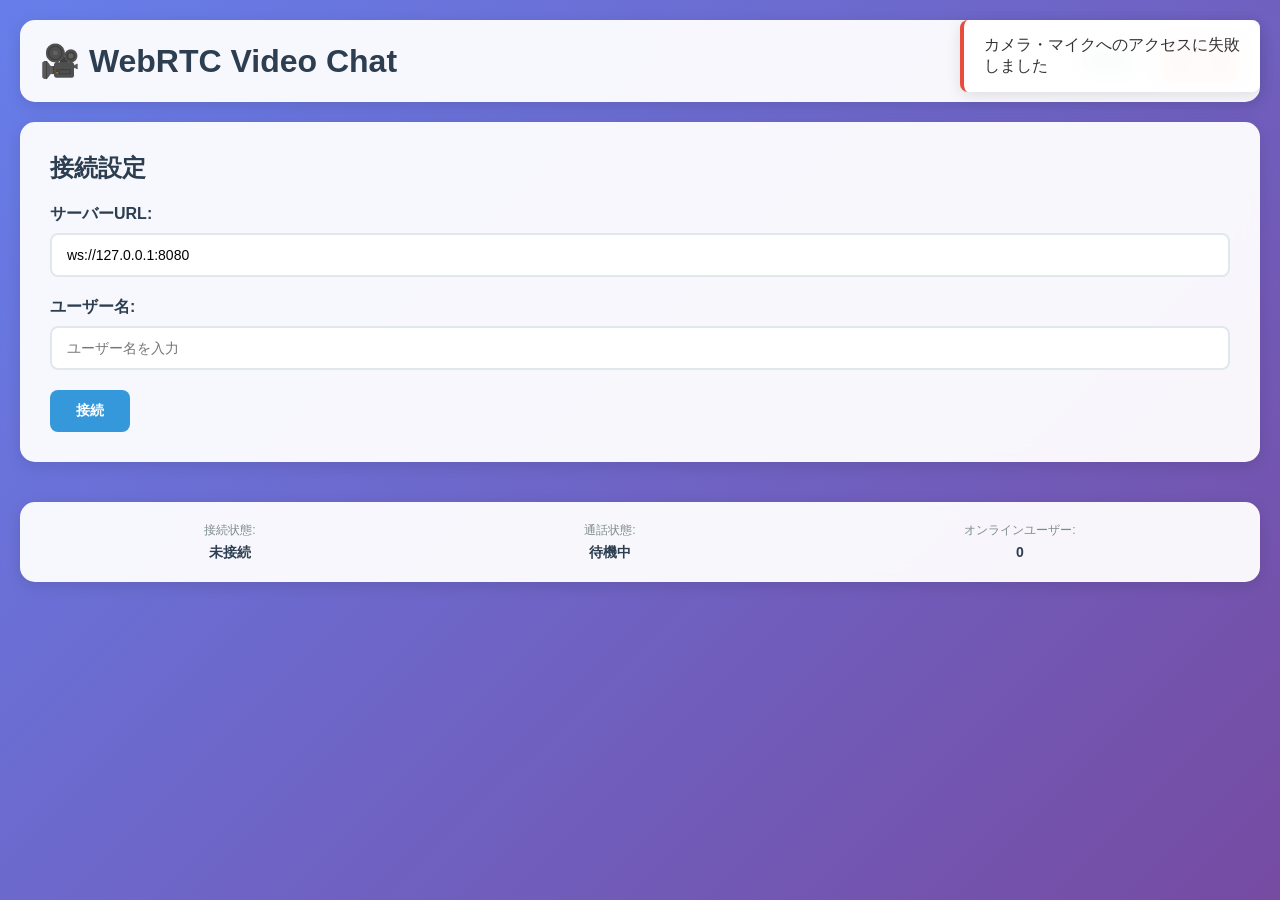
==== web-client/index.html @ 5bef1090 "Initial commit: signaling server + wasm client" ====
<!DOCTYPE html>
<html lang="ja">
<head>
  <meta charset="UTF-8">
  <meta name="viewport" content="width=device-width, initial-scale=1.0">
  <title>WebRTC Video Chat</title>
  <link rel="stylesheet" href="styles.css">
</head>
<body>
  <div class="container">
    <!-- Header -->
    <header class="header">
      <h1>🎥 WebRTC Video Chat</h1>
      <div class="user-info">
        <span id="username-display">未接続</span>
        <button id="disconnect-btn" class="btn btn-danger" disabled>切断</button>
      </div>
    </header>

    <!-- Connection Panel -->
    <div id="connection-panel" class="panel">
      <h2>接続設定</h2>
      <div class="form-group">
        <label for="server-url">サーバーURL:</label>
        <input type="text" id="server-url" value="ws://127.0.0.1:8080" placeholder="ws://127.0.0.1:8080">
      </div>
      <div class="form-group">
        <label for="username">ユーザー名:</label>
        <input type="text" id="username" placeholder="ユーザー名を入力">
      </div>
      <button id="connect-btn" class="btn btn-primary">接続</button>
    </div>

    <!-- Main Content -->
    <div id="main-content" class="main-content" style="display: none;">
      <!-- Video Section -->
      <div class="video-section">
        <div class="video-container">
          <div class="video-wrapper">
            <video id="local-video" autoplay muted></video>
            <div class="video-label">自分</div>
            <div class="video-controls">
              <button id="toggle-camera" class="btn btn-secondary">📹</button>
              <button id="toggle-mic" class="btn btn-secondary">🎤</button>
            </div>
          </div>
          <div class="video-wrapper">
            <video id="remote-video" autoplay></video>
            <div class="video-label" id="remote-label">相手（未接続）</div>
          </div>
        </div>

        <!-- Call Controls -->
        <div class="call-controls">
          <div class="form-group">
            <label for="target-user">通話相手:</label>
            <input type="text" id="target-user" placeholder="相手のユーザー名">
            <button id="start-call" class="btn btn-success">📞 発信</button>
            <button id="end-call" class="btn btn-danger" style="display: none;">📞 終了</button>
          </div>
        </div>
      </div>

      <!-- Chat Section -->
      <div class="chat-section">
        <div class="chat-header">
          <h3>💬 チャット</h3>
          <div class="chat-controls">
            <button id="clear-chat" class="btn btn-small">クリア</button>
          </div>
        </div>

        <div class="chat-messages" id="chat-messages">
          <!-- Messages will be added here -->
        </div>

        <div class="chat-input">
          <input type="text" id="message-input" placeholder="メッセージを入力..." maxlength="500">
          <button id="send-message" class="btn btn-primary">送信</button>
          <button id="send-broadcast" class="btn btn-secondary">全体送信</button>
        </div>
      </div>
    </div>

    <!-- Status Panel -->
    <div class="status-panel">
      <div class="status-item">
        <span class="status-label">接続状態:</span>
        <span id="connection-status" class="status-value">未接続</span>
      </div>
      <div class="status-item">
        <span class="status-label">通話状態:</span>
        <span id="call-status" class="status-value">待機中</span>
      </div>
      <div class="status-item">
        <span class="status-label">オンラインユーザー:</span>
        <span id="online-users" class="status-value">0</span>
      </div>
    </div>

    <!-- Incoming Call Modal -->
    <div id="incoming-call-modal" class="modal" style="display: none;">
      <div class="modal-content">
        <h3>📞 着信</h3>
        <p><span id="caller-name"></span>さんから着信があります</p>
        <div class="modal-actions">
          <button id="accept-call" class="btn btn-success">応答</button>
          <button id="reject-call" class="btn btn-danger">拒否</button>
        </div>
      </div>
    </div>

    <!-- Notification Area -->
    <div id="notifications" class="notifications">
      <!-- Notifications will be added here -->
    </div>
  </div>

  <script src="webrtc-client.js"></script>
</body>
</html>
---- web-client/styles.css ----
/* Reset and Base Styles */
* {
  margin: 0;
  padding: 0;
  box-sizing: border-box;
}

body {
  font-family: 'Segoe UI', Tahoma, Geneva, Verdana, sans-serif;
  background: linear-gradient(135deg, #667eea 0%, #764ba2 100%);
  min-height: 100vh;
  color: #333;
}

.container {
  max-width: 1400px;
  margin: 0 auto;
  padding: 20px;
  min-height: 100vh;
  display: flex;
  flex-direction: column;
}

/* Header */
.header {
  background: rgba(255, 255, 255, 0.95);
  padding: 20px;
  border-radius: 15px;
  margin-bottom: 20px;
  display: flex;
  justify-content: space-between;
  align-items: center;
  box-shadow: 0 4px 15px rgba(0, 0, 0, 0.1);
  backdrop-filter: blur(10px);
}

.header h1 {
  color: #2c3e50;
  font-size: 2rem;
}

.user-info {
  display: flex;
  align-items: center;
  gap: 15px;
}

#username-display {
  font-weight: bold;
  color: #2c3e50;
  padding: 8px 15px;
  background: rgba(52, 152, 219, 0.1);
  border-radius: 20px;
}

/* Panels */
.panel {
  background: rgba(255, 255, 255, 0.95);
  padding: 30px;
  border-radius: 15px;
  margin-bottom: 20px;
  box-shadow: 0 4px 15px rgba(0, 0, 0, 0.1);
  backdrop-filter: blur(10px);
}

.panel h2 {
  color: #2c3e50;
  margin-bottom: 20px;
  font-size: 1.5rem;
}

/* Form Elements */
.form-group {
  margin-bottom: 20px;
}

.form-group label {
  display: block;
  margin-bottom: 8px;
  font-weight: 600;
  color: #2c3e50;
}

input[type='text'] {
  width: 100%;
  padding: 12px 15px;
  border: 2px solid #e1e8ed;
  border-radius: 8px;
  font-size: 14px;
  transition: border-color 0.3s ease;
}

input[type='text']:focus {
  outline: none;
  border-color: #3498db;
  box-shadow: 0 0 0 3px rgba(52, 152, 219, 0.1);
}

/* Buttons */
.btn {
  padding: 12px 24px;
  border: none;
  border-radius: 8px;
  font-size: 14px;
  font-weight: 600;
  cursor: pointer;
  transition: all 0.3s ease;
  text-decoration: none;
  display: inline-block;
  min-width: 80px;
}

.btn:disabled {
  opacity: 0.6;
  cursor: not-allowed;
}

.btn-primary {
  background: #3498db;
  color: white;
}

.btn-primary:hover:not(:disabled) {
  background: #2980b9;
  transform: translateY(-2px);
}

.btn-success {
  background: #27ae60;
  color: white;
}

.btn-success:hover:not(:disabled) {
  background: #229954;
  transform: translateY(-2px);
}

.btn-danger {
  background: #e74c3c;
  color: white;
}

.btn-danger:hover:not(:disabled) {
  background: #c0392b;
  transform: translateY(-2px);
}

.btn-secondary {
  background: #95a5a6;
  color: white;
}

.btn-secondary:hover:not(:disabled) {
  background: #7f8c8d;
  transform: translateY(-2px);
}

.btn-small {
  padding: 6px 12px;
  font-size: 12px;
  min-width: auto;
}

/* Main Content */
.main-content {
  display: grid;
  grid-template-columns: 2fr 1fr;
  gap: 20px;
  flex: 1;
}

/* Video Section */
.video-section {
  background: rgba(255, 255, 255, 0.95);
  padding: 20px;
  border-radius: 15px;
  box-shadow: 0 4px 15px rgba(0, 0, 0, 0.1);
  backdrop-filter: blur(10px);
}

.video-container {
  display: grid;
  grid-template-columns: 1fr 1fr;
  gap: 20px;
  margin-bottom: 20px;
}

.video-wrapper {
  position: relative;
  background: #000;
  border-radius: 10px;
  overflow: hidden;
  aspect-ratio: 16/9;
}

.video-wrapper video {
  width: 100%;
  height: 100%;
  object-fit: cover;
}

.video-label {
  position: absolute;
  top: 10px;
  left: 10px;
  background: rgba(0, 0, 0, 0.7);
  color: white;
  padding: 5px 10px;
  border-radius: 5px;
  font-size: 12px;
  font-weight: 600;
}

.video-controls {
  position: absolute;
  bottom: 10px;
  left: 50%;
  transform: translateX(-50%);
  display: flex;
  gap: 10px;
}

.video-controls .btn {
  width: 40px;
  height: 40px;
  border-radius: 50%;
  padding: 0;
  display: flex;
  align-items: center;
  justify-content: center;
  font-size: 16px;
}

/* Call Controls */
.call-controls {
  border-top: 1px solid #e1e8ed;
  padding-top: 20px;
}

.call-controls .form-group {
  display: flex;
  align-items: center;
  gap: 15px;
  margin-bottom: 0;
}

.call-controls label {
  margin-bottom: 0;
  white-space: nowrap;
}

.call-controls input {
  flex: 1;
}

/* Chat Section */
.chat-section {
  background: rgba(255, 255, 255, 0.95);
  padding: 20px;
  border-radius: 15px;
  box-shadow: 0 4px 15px rgba(0, 0, 0, 0.1);
  backdrop-filter: blur(10px);
  display: flex;
  flex-direction: column;
  height: fit-content;
  max-height: 600px;
}

.chat-header {
  display: flex;
  justify-content: space-between;
  align-items: center;
  margin-bottom: 15px;
  padding-bottom: 15px;
  border-bottom: 1px solid #e1e8ed;
}

.chat-header h3 {
  color: #2c3e50;
  margin: 0;
}

.chat-controls {
  display: flex;
  gap: 10px;
}

.chat-messages {
  flex: 1;
  max-height: 400px;
  overflow-y: auto;
  padding: 15px;
  background: #f8f9fa;
  border-radius: 8px;
  margin-bottom: 15px;
}

.message {
  margin-bottom: 15px;
  padding: 10px;
  border-radius: 8px;
  max-width: 85%;
  word-wrap: break-word;
}

.message.own {
  background: #3498db;
  color: white;
  margin-left: auto;
  text-align: right;
}

.message.other {
  background: white;
  border: 1px solid #e1e8ed;
  margin-right: auto;
}

.message.system {
  background: #f39c12;
  color: white;
  margin: 0 auto;
  text-align: center;
  max-width: 100%;
  font-style: italic;
}

.message.broadcast {
  background: #9b59b6;
  color: white;
  margin: 0 auto;
  max-width: 100%;
}

.message-sender {
  font-weight: bold;
  font-size: 12px;
  margin-bottom: 5px;
  opacity: 0.8;
}

.message-time {
  font-size: 10px;
  opacity: 0.7;
  margin-top: 5px;
}

.chat-input {
  display: flex;
  gap: 10px;
  align-items: center;
}

.chat-input input {
  flex: 1;
}

/* Status Panel */
.status-panel {
  background: rgba(255, 255, 255, 0.95);
  padding: 20px;
  border-radius: 15px;
  margin-top: 20px;
  display: flex;
  justify-content: space-around;
  box-shadow: 0 4px 15px rgba(0, 0, 0, 0.1);
  backdrop-filter: blur(10px);
}

.status-item {
  text-align: center;
}

.status-label {
  display: block;
  font-size: 12px;
  color: #7f8c8d;
  margin-bottom: 5px;
}

.status-value {
  display: block;
  font-weight: bold;
  color: #2c3e50;
  font-size: 14px;
}

/* Modal */
.modal {
  position: fixed;
  top: 0;
  left: 0;
  width: 100%;
  height: 100%;
  background: rgba(0, 0, 0, 0.7);
  display: flex;
  align-items: center;
  justify-content: center;
  z-index: 1000;
}

.modal-content {
  background: white;
  padding: 30px;
  border-radius: 15px;
  text-align: center;
  min-width: 300px;
  box-shadow: 0 10px 30px rgba(0, 0, 0, 0.3);
}

.modal-content h3 {
  color: #2c3e50;
  margin-bottom: 15px;
}

.modal-content p {
  margin-bottom: 20px;
  color: #7f8c8d;
}

.modal-actions {
  display: flex;
  gap: 15px;
  justify-content: center;
}

/* Notifications */
.notifications {
  position: fixed;
  top: 20px;
  right: 20px;
  z-index: 1001;
}

.notification {
  background: rgba(255, 255, 255, 0.95);
  padding: 15px 20px;
  border-radius: 8px;
  margin-bottom: 10px;
  box-shadow: 0 4px 15px rgba(0, 0, 0, 0.1);
  backdrop-filter: blur(10px);
  animation: slideIn 0.3s ease;
  max-width: 300px;
}

.notification.success {
  border-left: 4px solid #27ae60;
}

.notification.error {
  border-left: 4px solid #e74c3c;
}

.notification.info {
  border-left: 4px solid #3498db;
}

.notification.warning {
  border-left: 4px solid #f39c12;
}

@keyframes slideIn {
  from {
    transform: translateX(100%);
    opacity: 0;
  }
  to {
    transform: translateX(0);
    opacity: 1;
  }
}

/* Responsive Design */
@media (max-width: 1200px) {
  .main-content {
    grid-template-columns: 1fr;
  }

  .video-container {
    grid-template-columns: 1fr;
  }
}

@media (max-width: 768px) {
  .container {
    padding: 10px;
  }

  .header {
    flex-direction: column;
    gap: 15px;
    text-align: center;
  }

  .call-controls .form-group {
    flex-direction: column;
    align-items: stretch;
  }

  .call-controls label {
    text-align: left;
  }

  .status-panel {
    flex-direction: column;
    gap: 15px;
  }

  .chat-input {
    flex-direction: column;
  }

  .modal-actions {
    flex-direction: column;
  }
}

/* Scrollbar Styling */
.chat-messages::-webkit-scrollbar {
  width: 6px;
}

.chat-messages::-webkit-scrollbar-track {
  background: #f1f1f1;
  border-radius: 3px;
}

.chat-messages::-webkit-scrollbar-thumb {
  background: #bdc3c7;
  border-radius: 3px;
}

.chat-messages::-webkit-scrollbar-thumb:hover {
  background: #95a5a6;
}
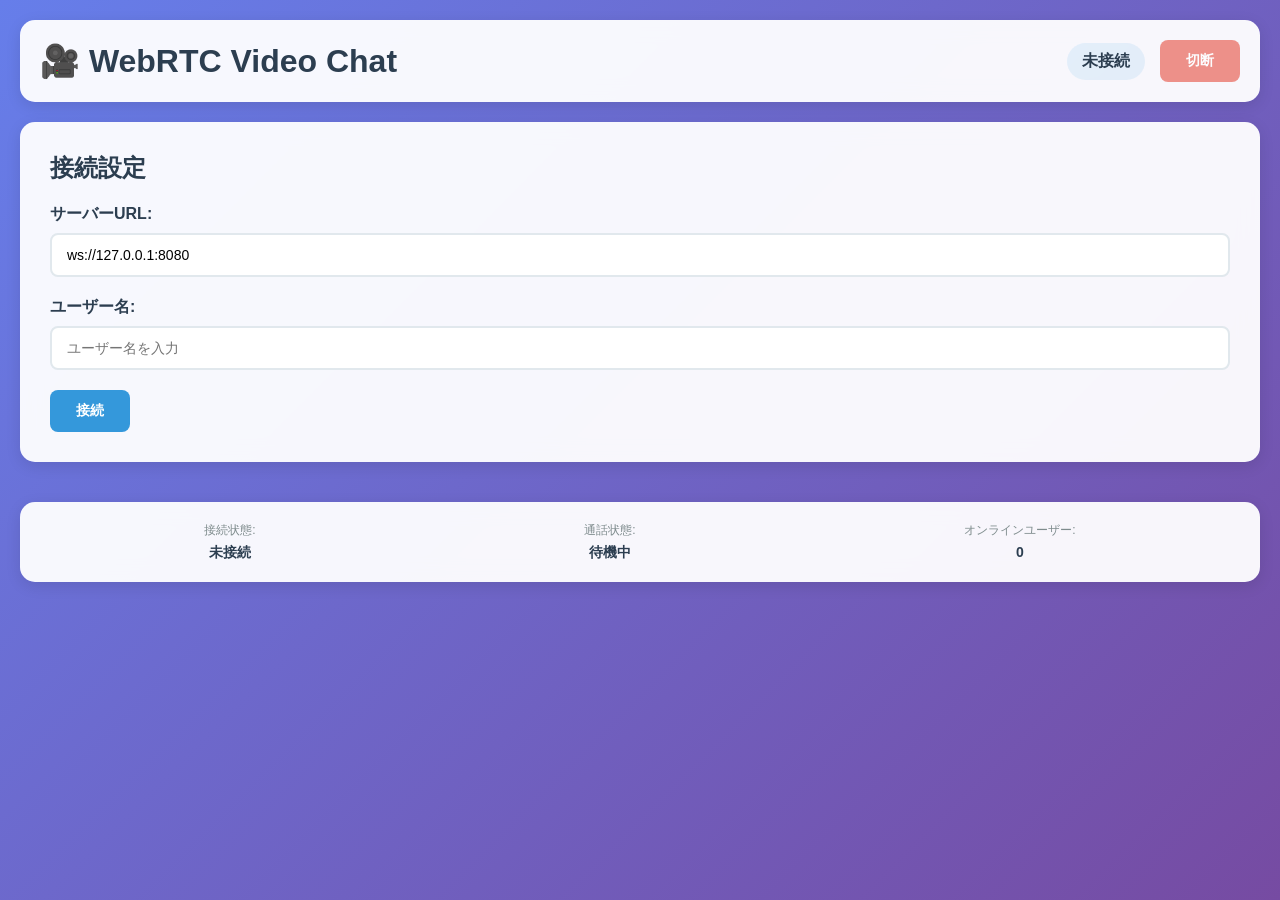
==== commit 253e6db5: "fix ...." ====
--- a/web-client/index.html
+++ b/web-client/index.html
@@ -116,6 +116,6 @@
     </div>
   </div>
 
-  <script src="webrtc-client.js"></script>
+  <script type="module" src="webrtc-client-wasm.js"></script>
 </body>
 </html>
--- a/web-client/styles.css
+++ b/web-client/styles.css
@@ -533,3 +533,49 @@
 .chat-messages::-webkit-scrollbar-thumb:hover {
   background: #95a5a6;
 }
+
+/* Notifications */
+.notifications {
+  position: fixed;
+  top: 20px;
+  right: 20px;
+  z-index: 1000;
+  max-width: 350px;
+}
+
+.notification {
+  background: rgba(255, 255, 255, 0.95);
+  border-radius: 10px;
+  padding: 15px;
+  margin-bottom: 10px;
+  box-shadow: 0 4px 15px rgba(0, 0, 0, 0.1);
+  backdrop-filter: blur(10px);
+  border-left: 4px solid #3498db;
+  animation: slideIn 0.3s ease-out;
+}
+
+.notification-success {
+  border-left-color: #27ae60;
+  background: rgba(46, 204, 113, 0.1);
+}
+
+.notification-error {
+  border-left-color: #e74c3c;
+  background: rgba(231, 76, 60, 0.1);
+}
+
+.notification-warning {
+  border-left-color: #f39c12;
+  background: rgba(243, 156, 18, 0.1);
+}
+
+@keyframes slideIn {
+  from {
+    transform: translateX(100%);
+    opacity: 0;
+  }
+  to {
+    transform: translateX(0);
+    opacity: 1;
+  }
+}
